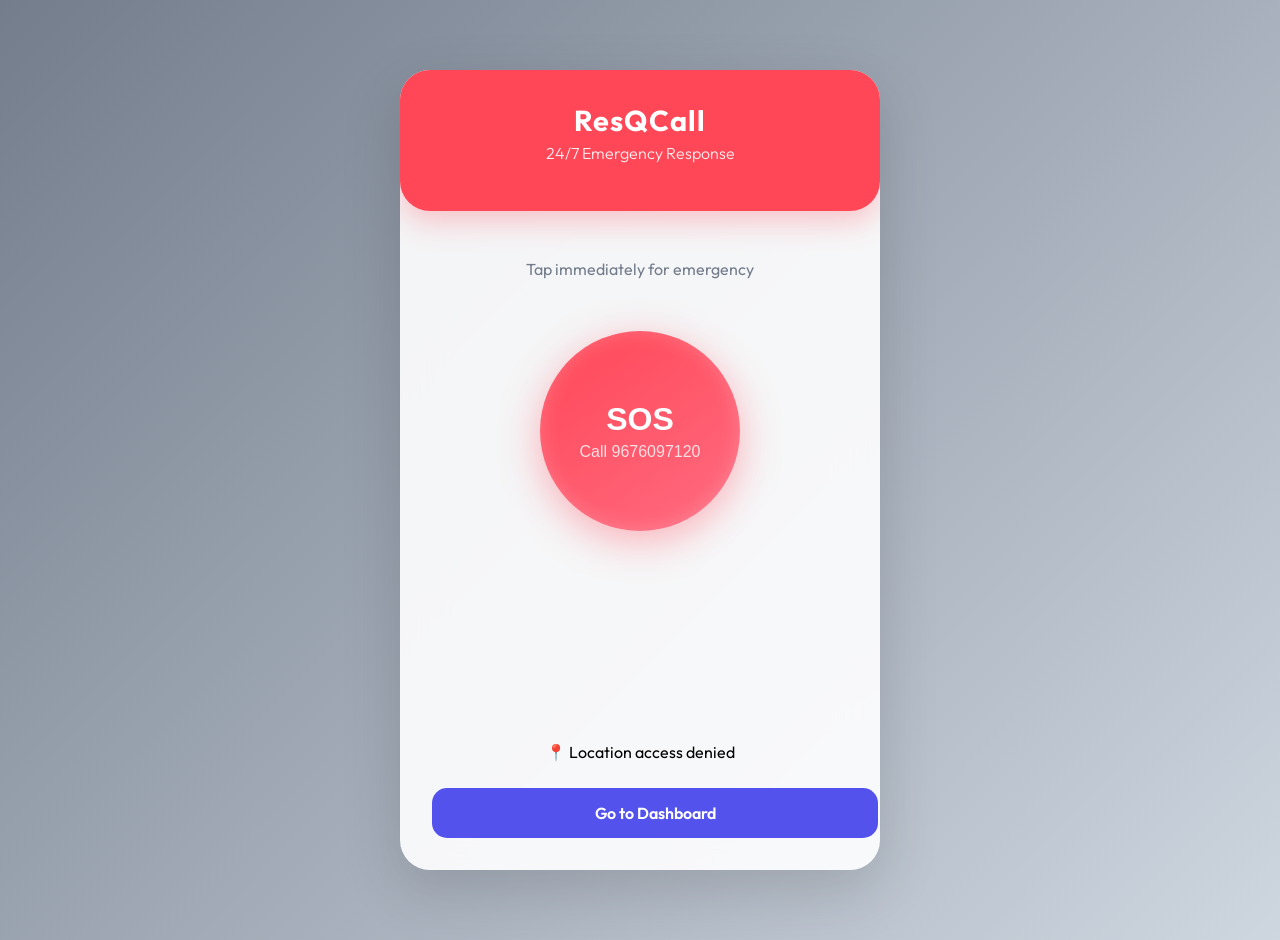
==== project/frontend/user_app.html @ 51a783ca "docs: Resolved merge conflict, added detailed architecture tree and run instructions" ====
<!DOCTYPE html>
<html lang="en">

<head>
    <meta charset="UTF-8">
    <meta name="viewport" content="width=device-width, initial-scale=1.0">
    <title>ResQCall - Emergency Assistance</title>
    <!-- Fonts -->
    <link href="https://fonts.googleapis.com/css2?family=Outfit:wght@300;400;600;700&display=swap" rel="stylesheet">
    <script src="https://sdk.twilio.com/js/client/v1.14/twilio.min.js"></script>
    <style>
        :root {
            --primary: #FF4757;
            --secondary: #2F3542;
            --accent: #5352ED;
            --bg: #F1F2F6;
            --card-bg: rgba(255, 255, 255, 0.9);
            --text-dark: #2F3542;
            --text-light: #F1F2F6;
        }

        body {
            font-family: 'Outfit', sans-serif;
            background: linear-gradient(135deg, #747d8c, #ced6e0);
            min-height: 100vh;
            display: flex;
            align-items: center;
            justify-content: center;
            margin: 0;
            padding: 20px;
        }

        .app-container {
            width: 100%;
            max-width: 480px;
            background: var(--card-bg);
            backdrop-filter: blur(20px);
            border-radius: 30px;
            box-shadow: 0 20px 60px rgba(0, 0, 0, 0.15);
            overflow: hidden;
            position: relative;
            min-height: 800px;
            display: flex;
            flex-direction: column;
        }

        .header {
            background: var(--primary);
            color: white;
            padding: 2rem;
            text-align: center;
            border-bottom-left-radius: 30px;
            border-bottom-right-radius: 30px;
            box-shadow: 0 10px 30px rgba(255, 71, 87, 0.3);
        }

        .header h1 {
            margin: 0;
            font-weight: 700;
            font-size: 1.8rem;
            letter-spacing: 1px;
        }

        .header p {
            opacity: 0.9;
            margin-top: 5px;
            font-weight: 300;
        }

        .content {
            padding: 2rem;
            flex: 1;
            display: flex;
            flex-direction: column;
            gap: 20px;
        }

        .sos-btn {
            width: 200px;
            height: 200px;
            background: linear-gradient(145deg, #FF4757, #FF6B81);
            border-radius: 50%;
            border: none;
            color: white;
            font-size: 2rem;
            font-weight: 700;
            box-shadow: 0 10px 40px rgba(255, 71, 87, 0.4), inset 0 0 20px rgba(255, 255, 255, 0.2);
            cursor: pointer;
            align-self: center;
            transition: all 0.3s ease;
            display: flex;
            align-items: center;
            justify-content: center;
            flex-direction: column;
            animation: pulse-red 2s infinite;
        }

        @keyframes pulse-red {
            0% {
                box-shadow: 0 0 0 0 rgba(255, 71, 87, 0.7);
            }

            70% {
                box-shadow: 0 0 0 20px rgba(255, 71, 87, 0);
            }

            100% {
                box-shadow: 0 0 0 0 rgba(255, 71, 87, 0);
            }
        }

        .sos-btn:active {
            transform: scale(0.95);
        }

        .sos-btn small {
            font-size: 1rem;
            font-weight: 400;
            margin-top: 5px;
            opacity: 0.8;
        }

        /* In-Call Interface */
        .call-interface {
            position: absolute;
            top: 0;
            left: 0;
            width: 100%;
            height: 100%;
            background: linear-gradient(180deg, #2c3e50, #000000);
            color: white;
            z-index: 1000;
            display: flex;
            flex-direction: column;
            align-items: center;
            justify-content: space-between;
            padding: 4rem 2rem;
            box-sizing: border-box;
            transform: translateY(100%);
            transition: transform 0.4s cubic-bezier(0.175, 0.885, 0.32, 1.275);
        }

        .call-interface.active {
            transform: translateY(0);
        }

        .caller-info {
            text-align: center;
            display: flex;
            flex-direction: column;
            align-items: center;
        }

        .caller-avatar {
            width: 120px;
            height: 120px;
            background: #dfe6e9;
            border-radius: 50%;
            margin: 0 auto 2rem;
            display: flex;
            align-items: center;
            justify-content: center;
            font-size: 3rem;
            color: #636e72;
            box-shadow: 0 10px 30px rgba(0, 0, 0, 0.3);
        }

        .call-status {
            font-size: 1.2rem;
            opacity: 0.7;
            margin-top: 0.5rem;
        }

        .call-timer {
            font-size: 2.5rem;
            font-weight: 300;
            margin-top: 1rem;
            font-variant-numeric: tabular-nums;
            display: none;
        }

        .call-controls {
            display: flex;
            gap: 2rem;
            justify-content: center;
            width: 100%;
        }

        .call-btn {
            width: 70px;
            height: 70px;
            border-radius: 50%;
            border: none;
            display: flex;
            align-items: center;
            justify-content: center;
            font-size: 1.5rem;
            cursor: pointer;
            transition: transform 0.2s;
        }

        .call-btn:active {
            transform: scale(0.9);
        }

        .btn-mute {
            background: rgba(255, 255, 255, 0.2);
            color: white;
            backdrop-filter: blur(10px);
        }

        .btn-end {
            background: #ff4757;
            color: white;
            width: 80px;
            height: 80px;
        }

        .audio-wave {
            display: flex;
            align-items: center;
            justify-content: center;
            gap: 5px;
            height: 50px;
            margin-top: 2rem;
            transition: opacity 0.3s;
        }

        .wave-bar {
            width: 6px;
            background: #2ed573;
            border-radius: 10px;
            animation: wave 1s infinite ease-in-out;
        }

        @keyframes wave {

            0%,
            100% {
                height: 10px;
            }

            50% {
                height: 40px;
            }
        }

        /* --- Analysis UI --- */
        .status-card {
            background: white;
            border-radius: 20px;
            padding: 1.5rem;
            box-shadow: 0 4px 20px rgba(0, 0, 0, 0.05);
            display: none;
            color: var(--text-dark);
        }

        .status-card.active {
            display: block;
            animation: slideUp 0.5s ease;
        }

        @keyframes slideUp {
            from {
                opacity: 0;
                transform: translateY(20px);
            }

            to {
                opacity: 1;
                transform: translateY(0);
            }
        }

        .form-group {
            margin-bottom: 1rem;
        }

        .form-group label {
            display: block;
            margin-bottom: 0.5rem;
            color: var(--secondary);
            font-weight: 600;
        }

        textarea {
            width: 100%;
            padding: 15px;
            border-radius: 15px;
            border: 2px solid #ddd;
            font-family: inherit;
            resize: none;
            transition: border 0.3s;
            box-sizing: border-box;
        }

        textarea:focus {
            border-color: var(--accent);
            outline: none;
        }

        .btn {
            width: 100%;
            padding: 15px;
            border-radius: 15px;
            border: none;
            font-weight: 600;
            cursor: pointer;
            transition: all 0.2s;
            font-size: 1rem;
        }

        .btn-primary {
            background: var(--accent);
            color: white;
            box-shadow: 0 4px 15px rgba(83, 82, 237, 0.3);
        }

        .btn-primary:hover {
            transform: translateY(-2px);
            box-shadow: 0 6px 20px rgba(83, 82, 237, 0.4);
        }

        .analysis-result {
            margin-top: 1rem;
            border-top: 1px solid #eee;
            padding-top: 1rem;
        }

        .badge {
            padding: 5px 10px;
            border-radius: 20px;
            font-size: 0.8rem;
            font-weight: bold;
            color: white;
            display: inline-block;
        }

        .badge-Critical {
            background: #ff4757;
        }

        .badge-High {
            background: #ffa502;
        }

        .badge-Medium {
            background: #eccc68;
            color: black;
        }

        .badge-Low {
            background: #2ed573;
        }

        .hospital-info {
            background: #f8f9fa;
            border-radius: 12px;
            padding: 12px;
            margin-top: 10px;
            border-left: 4px solid var(--accent);
        }
    </style>
</head>

<body>

    <div class="app-container">
        <!-- Main Home Screen -->
        <div id="main-view" style="display: flex; flex-direction: column; flex: 1;">
            <div class="header">
                <h1>ResQCall</h1>
                <p>24/7 Emergency Response</p>
            </div>

            <div class="content">
                <div style="text-align: center; margin-bottom: 1rem;">
                    <p style="color: #747d8c;">Tap immediately for emergency</p>
                </div>

                <div style="display: flex; justify-content: center; margin-bottom: 2rem;">
                    <button class="sos-btn" id="sos-button" onclick="startEmergency()">
                        <span>SOS</span>
                        <small>Call 9676097120</small>
                    </button>
                    <!-- Status message to warn about missing config -->
                    <div id="config-warning" style="display:none; color: red; margin-top: 10px; text-align: center;">
                    </div>
                </div>

                <div class="status-card" id="post-call-analysis" style="display: none;">
                    <div class="form-group">
                        <label>Describe Symptoms (Silent Analysis)</label>
                        <textarea id="symptoms-input" rows="3"
                            placeholder="I am feeling chest pain and dizziness..."></textarea>
                    </div>
                    <button class="btn btn-primary" onclick="analyzeSymptoms()">Analyze & Find Help</button>
                    <div id="analysis-output" style="margin-top: 1rem;"></div>
                </div>

                <div style="margin-top: auto; text-align: center;">
                    <p id="location-status">📍 Locating you...</p>
                    <a href="user_dashboard.html" class="btn"
                        style="background:#5352ED; color:white; margin-top:10px; display:inline-block; text-decoration:none;">Go
                        to Dashboard</a>
                </div>
            </div>
        </div>

        <!-- In-Call Overlay -->
        <div id="call-interface" class="call-interface">
            <div class="caller-info">
                <div class="caller-avatar">👮‍♂️</div>
                <h2>Emergency Dispatch</h2>
                <h3 style="font-weight: 300;">9676097120</h3>
                <div class="call-status" id="call-status-text">Calling...</div>
                <div class="call-timer" id="call-timer">00:00</div>

                <div class="audio-wave" id="audio-wave" style="opacity: 0;">
                    <div class="wave-bar" style="animation-duration: 0.8s"></div>
                    <div class="wave-bar" style="animation-duration: 1.1s"></div>
                    <div class="wave-bar" style="animation-duration: 1.3s"></div>
                    <div class="wave-bar" style="animation-duration: 0.9s"></div>
                    <div class="wave-bar" style="animation-duration: 1.2s"></div>
                </div>

                <div id="live-precautions-container" style="display: none; margin-top: 2rem; background: rgba(255,255,255,0.15); padding: 15px; border-radius: 15px; width: 90%; max-width: 400px; backdrop-filter: blur(5px); border: 1px solid rgba(255,255,255,0.2);">
                    <h4 style="margin: 0 0 10px; color: #f1c40f; display: flex; align-items: center; justify-content: center; font-size: 1rem; font-weight: 600;">
                        <span>⚠️ Live AI Precaution</span>
                    </h4>
                    <p id="live-precautions-text" style="margin: 0; font-size: 1rem; line-height: 1.4; color: #f1f2f6; text-align: center;">Listening to your conversation...</p>
                </div>
            </div>

            <div class="call-controls">
                <button class="call-btn btn-mute" onclick="toggleMute()">
                    <span>❌</span> <!-- Using Emoji for icons -->
                </button>
                <button class="call-btn btn-end" onclick="endEmergencyCall()">
                    <span>📞</span>
                </button>
                <button class="call-btn btn-mute">
                    <span>🔊</span>
                </button>
            </div>
        </div>

    </div>

    <script src="js/main.js"></script>
    <script>
        let userLat = null;
        let userLng = null;
        let currentAnalysis = null;
        let callTimerInterval = null;
        let callSeconds = 0;
        let device = null;
        let connection = null;
        let isSimulationMode = false;
        let lastAnalyzedText = "";
        let liveAnalyzing = false;

        // Speech Recognition Setup
        let recognition = null;
        let transcribedText = "";
        if ('webkitSpeechRecognition' in window || 'SpeechRecognition' in window) {
            const SpeechRec = window.SpeechRecognition || window.webkitSpeechRecognition;
            recognition = new SpeechRec();
            recognition.continuous = true;
            recognition.interimResults = true;
            recognition.lang = 'en-US';

            recognition.onstart = function() {
                transcribedText = "";
                console.log("Speech recognition started.");
            };

            recognition.onresult = function(event) {
                let interimTranscript = '';
                for (let i = event.resultIndex; i < event.results.length; ++i) {
                    if (event.results[i].isFinal) {
                        transcribedText += event.results[i][0].transcript + " ";
                    } else {
                        interimTranscript += event.results[i][0].transcript;
                    }
                }
                document.getElementById('symptoms-input').value = transcribedText + interimTranscript;
            };

            recognition.onerror = function(event) {
                console.error("Speech recognition error", event.error);
            };

            recognition.onend = function() {
                console.log("Speech recognition ended.");
            };
        }

        // Auto-detect location
        if (navigator.geolocation) {
            navigator.geolocation.getCurrentPosition(
                (pos) => {
                    userLat = pos.coords.latitude;
                    userLng = pos.coords.longitude;
                    document.getElementById('location-status').innerText = `📍 Location: ${userLat.toFixed(4)}, ${userLng.toFixed(4)}`;
                },
                (err) => {
                    document.getElementById('location-status').innerText = "📍 Location access denied";
                }
            );
        }

        async function initTwilio() {
            try {
                // Get Capability Token
                const user = getUser();
                const res = await apiCall('/call/token', 'POST', { user_id: user.id || 'guest' });

                if (res && res.token) {
                    console.log('Twilio Token received');
                    device = new Twilio.Device(res.token, { debug: true, codecPreferences: ['opus', 'pcmu'] });

                    device.on('ready', function (device) {
                        console.log('Twilio.Device Ready!');
                    });

                    device.on('error', function (error) {
                        console.error('Twilio.Device Error: ' + error.message);
                        if (error.code === 31205) { // SSL/TLS error or similar
                            isSimulationMode = true;
                        }
                    });

                    device.on('connect', function (conn) {
                        console.log('Successfully established call!');
                        connection = conn;
                        updateCallUI('Connected');
                    });

                    device.on('disconnect', function (conn) {
                        console.log('Call ended.');
                        endEmergencyCallUI();
                    });
                } else {
                    console.warn('Could not get Twilio token - Falling back to Simulation Mode');
                    isSimulationMode = true;
                }
            } catch (err) {
                console.error("Failed to init Twilio", err);
                isSimulationMode = true;
            }
        }

        // Initialize on load
        initTwilio();

        async function startEmergency() {
            if (!isLoggedIn()) {
                window.location.href = 'login.html';
                return;
            }
            
            window.location.href = 'tel:9676097120';

            // Show Call Interface immediately
            const callUI = document.getElementById('call-interface');
            callUI.classList.add('active');
            document.getElementById('call-status-text').innerText = "Dialing...";

            // Start Live Voice Recording / NLP transcription
            if (recognition) {
                try { recognition.start(); } catch(e) { console.error('Error starting recognition', e); }
            }

            if (device && !isSimulationMode) {
                // Real Call Logic
                try {
                    const user = getUser();
                    // Pass user_id so backend can log it immediately
                    connection = device.connect({
                        params: {
                            To: '9676097120',
                            user_id: user.id
                        }
                    });
                } catch (err) {
                    console.error("Twilio connect error", err);
                    simulateCall();
                }
            } else {
                // Simulation Mode
                console.warn("Using Simulation Mode");
                simulateCall();
            }


        }

        function simulateCall() {
            setTimeout(() => {
                updateCallUI('Connected (Simulated)');
            }, 2000);
        }

        function updateCallUI(status) {
            document.getElementById('call-status-text').innerText = status;
            document.getElementById('call-timer').style.display = 'block';
            document.getElementById('audio-wave').style.opacity = '1';
            startTimer();
        }

        function startTimer() {
            callSeconds = 0;
            const timerDisplay = document.getElementById('call-timer');
            if (callTimerInterval) clearInterval(callTimerInterval);

            callTimerInterval = setInterval(async () => {
                callSeconds++;
                const mins = Math.floor(callSeconds / 60).toString().padStart(2, '0');
                const secs = (callSeconds % 60).toString().padStart(2, '0');
                timerDisplay.innerText = `${mins}:${secs}`;

                // Live NLP processing every 10 seconds
                if (callSeconds % 10 === 0 && !liveAnalyzing) {
                    const currentText = document.getElementById('symptoms-input').value.trim();
                    if (currentText.length > 10 && currentText !== lastAnalyzedText) {
                        liveAnalyzing = true;
                        lastAnalyzedText = currentText;
                        try {
                            const data = await apiCall('/ai/analyze', 'POST', {
                                symptoms: currentText,
                                latitude: userLat,
                                longitude: userLng
                            });
                            if (data && !data.error && data.analysis && data.analysis.advice) {
                                document.getElementById('live-precautions-container').style.display = 'block';
                                document.getElementById('live-precautions-text').innerText = data.analysis.advice;
                            }
                        } catch (e) {
                            console.error("Live analysis parsing err", e);
                        }
                        liveAnalyzing = false;
                    }
                }
            }, 1000);
        }

        function endEmergencyCall() {
            // Hangup real call
            if (connection) {
                connection.disconnect();
                connection = null;
            } else {
                // Just close UI if it was simulated or already closed
                endEmergencyCallUI();
            }
        }

        function endEmergencyCallUI() {
            clearInterval(callTimerInterval);

            // Log the simulated/external call
            if (isSimulationMode) {
                try {
                    const user = getUser();
                    if (user && user.id) {
                        apiCall('/call/log-external', 'POST', { 
                            user_id: user.id, 
                            duration: callSeconds,
                            status: 'completed'
                        });
                    }
                } catch(e) { console.error('Error logging call', e); }
            }

            // Hide Call UI
            const callUI = document.getElementById('call-interface');
            callUI.classList.remove('active');

            // Reset UI
            setTimeout(() => {
                document.getElementById('call-status-text').innerText = "Calling...";
                document.getElementById('call-timer').innerText = "00:00";
                document.getElementById('call-timer').style.display = 'none';
                document.getElementById('audio-wave').style.opacity = '0';
                document.getElementById('live-precautions-container').style.display = 'none';
                document.getElementById('live-precautions-text').innerText = "Listening to your conversation...";
                lastAnalyzedText = "";
            }, 500);

            // Show Post-Call Analysis (Symptoms)
            const postCall = document.getElementById('post-call-analysis');
            postCall.style.display = 'block';
            postCall.classList.add('active');

            // Scroll to it
            setTimeout(() => {
                postCall.scrollIntoView({ behavior: 'smooth' });
                
                // Stop Speech Recognition
                if (recognition) {
                    try { recognition.stop(); } catch(e) {}
                }

                // If speech was recorded during the call, auto-analyze
                if (document.getElementById('symptoms-input').value.trim().length > 0) {
                    analyzeSymptoms();
                }
            }, 300);
        }

        function toggleMute() {
            const btn = event.currentTarget;
            const isMuted = btn.style.opacity === '1';

            if (connection) {
                connection.mute(!isMuted); // Toggle real mute
            }

            btn.style.opacity = isMuted ? '0.5' : '1';
        }

        async function analyzeSymptoms() {
            const symptoms = document.getElementById('symptoms-input').value;
            const output = document.getElementById('analysis-output');

            if (!symptoms) {
                alert("Please enter symptoms");
                return;
            }

            output.innerHTML = '<p style="text-align:center;">Analyzing with AI...</p>';

            const payload = {
                symptoms: symptoms,
                latitude: userLat,
                longitude: userLng
            };

            const data = await apiCall('/ai/analyze', 'POST', payload);

            if (data && !data.error) {
                const analysis = data.analysis;
                const hospital = data.nearest_hospital;
                const dist = data.distance_km;

                // Store for ambulance request
                currentAnalysis = { analysis, hospital, dist };

                let html = `
                    <div class="analysis-result">
                        <h3>Analysis Result <span class="badge badge-${analysis.urgency}">${analysis.urgency}</span></h3>
                        <p><strong>Advice:</strong> ${analysis.advice}</p>
                        <p><strong>Speciality:</strong> ${analysis.speciality}</p>
                    </div>
                `;

                if (hospital) {
                    html += `
                        <div class="hospital-info">
                            <h4>🏥 Nearest Hospital Match</h4>
                            <p><strong>${hospital.name}</strong> (${dist} km away)</p>
                            <p>${hospital.address}</p>
                            <p>Phone: ${hospital.phone}</p>
                            <small style="color: green;">✓ SMS Sent with details</small>
                            <div style="margin-top: 10px;">
                                <a href="https://www.google.com/maps/dir/?api=1&origin=${userLat},${userLng}&destination=${hospital.latitude},${hospital.longitude}&travelmode=driving" 
                                   target="_blank" 
                                   class="btn btn-primary" 
                                   style="display: inline-block; text-decoration: none; text-align: center; padding: 10px; font-size: 0.9rem;">
                                   📍 Get Directions
                                </a>
                            </div>
                        </div>
                    `;

                    if (analysis.ambulance_needed) {
                        html += `
                            <div style="margin-top: 1rem; background: #ffeaa7; padding: 10px; border-radius: 10px;">
                                <strong>🚑 Ambulance Recommended</strong>
                                <p>System has flagged this as requiring transport.</p>
                                <button class="btn btn-primary" style="background:#2C3A47; margin-top:5px;" onclick="requestAmbulance()">Request Ambulance Now</button>
                            </div>
                        `;
                    }
                } else {
                    html += `<p style="color:red; margin-top:10px;">No nearby hospitals found!</p>`;
                }

                output.innerHTML = html;
            } else {
                output.innerHTML = `<p style="color:red;">Error: ${data ? data.message : 'Unknown error'}</p>`;
            }
        }

        async function requestAmbulance() {
            if (!currentAnalysis) return;

            const btn = event.target;
            btn.innerHTML = "Dispatching...";
            btn.disabled = true;

            // Create Emergency Record
            const payload = {
                patient_name: getUser().name || 'Unknown',
                contact_number: getUser().phone || 'Unknown',
                location_address: `Lat: ${userLat}, Lng: ${userLng}`,
                location_lat: userLat,
                location_lng: userLng,
                severity: currentAnalysis.analysis.urgency,
                emergency_type: currentAnalysis.analysis.speciality
            };

            const res = await apiCall('/emergencies/', 'POST', payload);

            if (res && !res.error) {
                alert("✅ Ambulance Dispatched! Traffic Police notified for green corridor.");
                btn.innerHTML = "Ambulance On The Way";
            } else {
                alert("Error dispatching: " + (res?.message || 'Unknown'));
                btn.innerHTML = "Retry Ambulance";
                btn.disabled = false;
            }
        }

    </script>
</body>

</html>
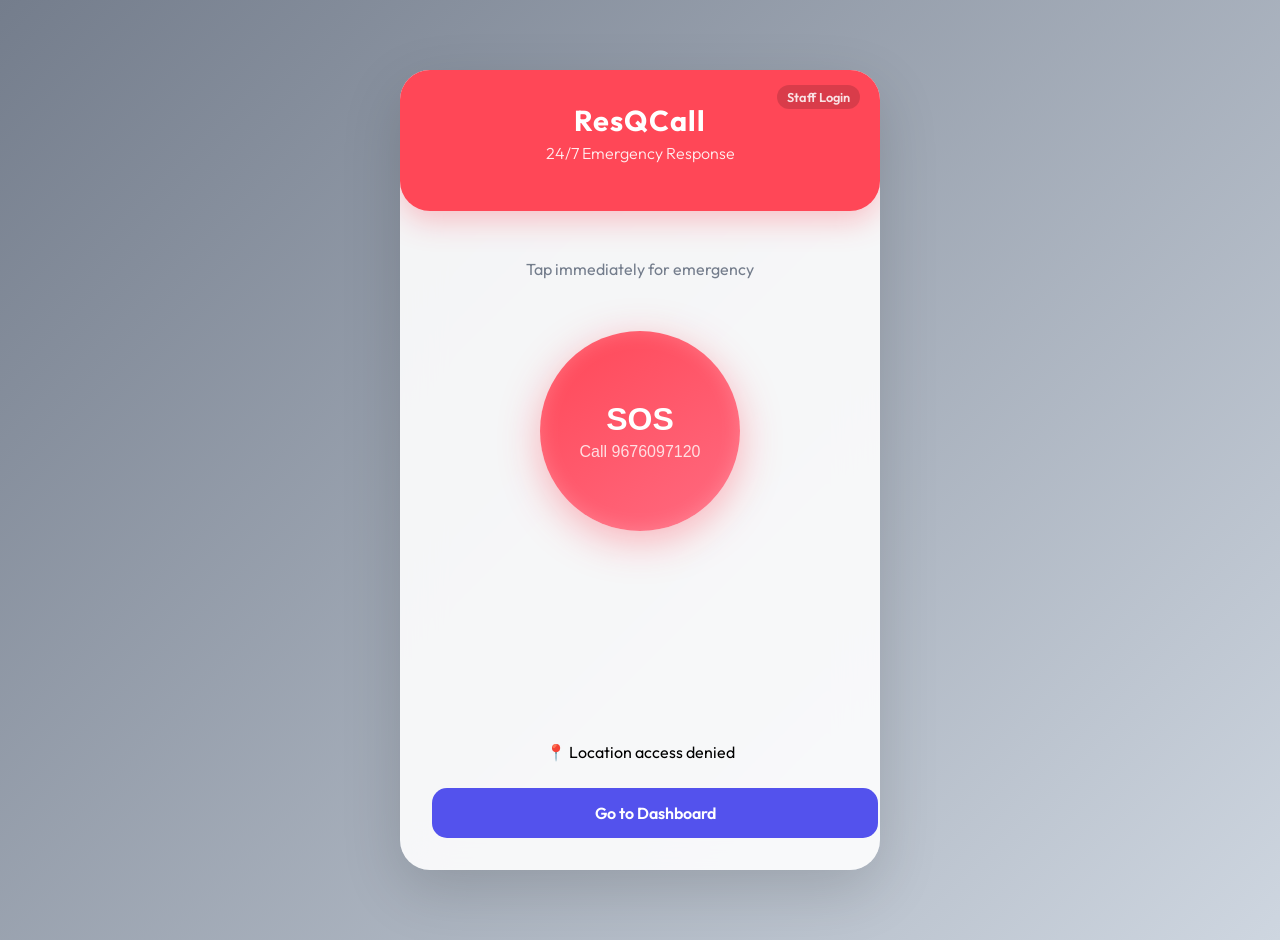
==== commit fb7ea162: "update" ====
--- a/project/frontend/user_app.html
+++ b/project/frontend/user_app.html
@@ -368,9 +368,10 @@
     <div class="app-container">
         <!-- Main Home Screen -->
         <div id="main-view" style="display: flex; flex-direction: column; flex: 1;">
-            <div class="header">
+            <div class="header" style="position: relative;">
                 <h1>ResQCall</h1>
                 <p>24/7 Emergency Response</p>
+                <a href="login.html" style="position: absolute; top: 15px; right: 20px; color: rgba(255,255,255,0.85); font-size: 0.8rem; text-decoration: none; font-weight: 600; background: rgba(0,0,0,0.15); padding: 4px 10px; border-radius: 12px;">Staff Login</a>
             </div>
 
             <div class="content">
@@ -555,11 +556,6 @@
         initTwilio();
 
         async function startEmergency() {
-            if (!isLoggedIn()) {
-                window.location.href = 'login.html';
-                return;
-            }
-            
             window.location.href = 'tel:9676097120';
 
             // Show Call Interface immediately
@@ -755,24 +751,35 @@
                     </div>
                 `;
 
-                if (hospital) {
-                    html += `
-                        <div class="hospital-info">
-                            <h4>🏥 Nearest Hospital Match</h4>
-                            <p><strong>${hospital.name}</strong> (${dist} km away)</p>
-                            <p>${hospital.address}</p>
-                            <p>Phone: ${hospital.phone}</p>
-                            <small style="color: green;">✓ SMS Sent with details</small>
-                            <div style="margin-top: 10px;">
-                                <a href="https://www.google.com/maps/dir/?api=1&origin=${userLat},${userLng}&destination=${hospital.latitude},${hospital.longitude}&travelmode=driving" 
-                                   target="_blank" 
-                                   class="btn btn-primary" 
-                                   style="display: inline-block; text-decoration: none; text-align: center; padding: 10px; font-size: 0.9rem;">
-                                   📍 Get Directions
-                                </a>
+                if (data.nearby_hospitals && data.nearby_hospitals.length > 0) {
+                    html += `<h4>🏥 Nearby Appropriate Hospitals</h4>`;
+                    data.nearby_hospitals.forEach((hosp, index) => {
+                        html += `
+                            <div class="hospital-info" style="${index > 0 ? 'opacity: 0.9; margin-top: 15px;' : ''}">
+                                <p><strong>${index + 1}. ${hosp.name}</strong> (${hosp.distance_km} km away)</p>
+                                <p style="font-size: 0.85em; color: #555;">${hosp.address}</p>
+                                <p style="font-size: 0.85em;">Phone: ${hosp.phone}</p>
+                                <div style="margin-top: 5px;">
+                                    <a href="https://www.google.com/maps/dir/?api=1&origin=${userLat},${userLng}&destination=${hosp.latitude},${hosp.longitude}&travelmode=driving" 
+                                       target="_blank" 
+                                       class="btn btn-primary" 
+                                       style="display: inline-block; text-decoration: none; text-align: center; padding: 6px 12px; font-size: 0.8rem; border-radius: 8px;">
+                                       📍 Get Directions
+                                    </a>
+                                </div>
                             </div>
-                        </div>
-                    `;
+                        `;
+                    });
+
+                    if (data.nearest_ambulance) {
+                        html += `
+                            <div style="margin-top: 1rem; background: #e0f7fa; padding: 10px; border-radius: 10px; border-left: 4px solid #00acc1;">
+                                <strong>🚑 Nearest Available Ambulance</strong>
+                                <p>Vehicle: ${data.nearest_ambulance.vehicle_number} (${data.ambulance_distance_km} km away)</p>
+                                <p>Driver Phone: ${data.nearest_ambulance.driver_phone || 'N/A'} </p>
+                            </div>
+                        `;
+                    }
 
                     if (analysis.ambulance_needed) {
                         html += `
